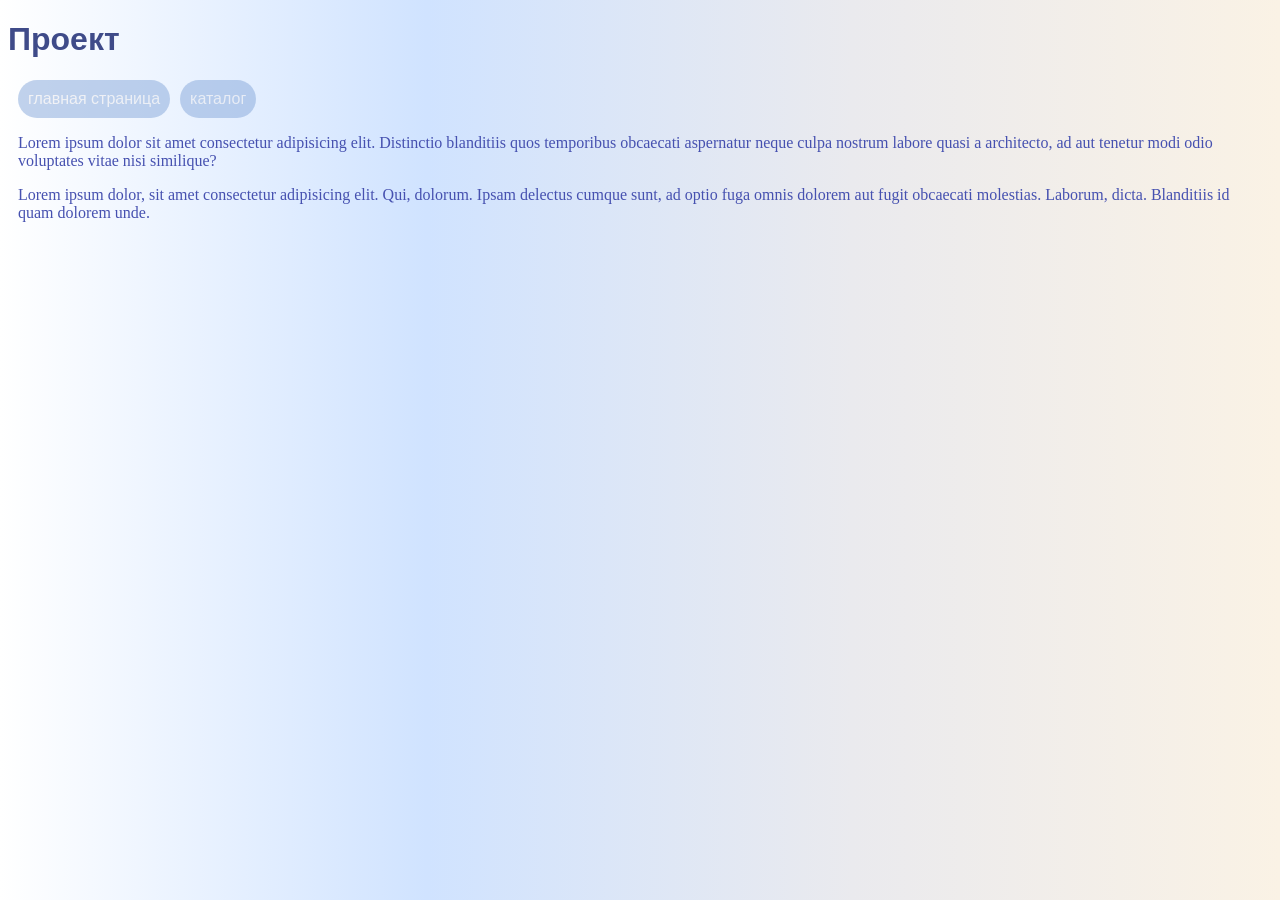
==== backup-project/index.html @ 59c66fcb "Сохранение версии" ====
<!DOCTYPE html>
<html lang="en">
<head>
    <meta charset="UTF-8">
    <meta name="viewport" content="width=device-width, initial-scale=1.0">
    <title>Новый проект</title>
    <link rel="stylesheet" href="style.css">
</head>
<body>
    <header>
    <div class="head">
        <h1>
            Проект
        </h1>
    </div>
    
    </header>

    <nav>
        <ul class="nav">
            <li>
                главная страница
            </li>

            <li>
                каталог
            </li>    
          
        </ul>
    </nav>
    <main>
        <p> 
        Lorem ipsum dolor sit amet consectetur adipisicing elit. Distinctio blanditiis quos temporibus obcaecati aspernatur neque culpa nostrum labore quasi a architecto, 
        ad aut tenetur modi odio voluptates vitae nisi similique?
        </p>
        <a>
            Lorem ipsum dolor, sit amet consectetur adipisicing elit. Qui, dolorum. Ipsam delectus cumque sunt, ad optio fuga omnis dolorem aut fugit obcaecati molestias. Laborum, dicta. Blanditiis id quam dolorem unde.
        </a>
    </main>
</body>
</html>
---- backup-project/style.css ----
body{
    color: rgb(63, 75, 137);
    font-family: Arial, Helvetica, sans-serif;
   background: -webkit-linear-gradient(90deg,#ffffff,#d0e3ff,#eaeaee,#faf2e5);  
   background: linear-gradient(90deg,#ffffff,#d0e3ff,#eaeaee,#faf2e5);
    position: relative;
}

.nav {
    list-style: none;
   display: flex;
    flex-direction: column;
    flex-direction: row;
    margin: 0;
    padding: 0;

        
}
li{
    padding-left: 60px;
    bottom: 10px;
    margin-left: 10px;
    padding: 10px;

    background-color: #85a7da;
    border-radius: 50px;
    color: #eaeaee;
    font-weight: 100;
    opacity: 0.5;
    transition: opacity 0.2s
}
li:hover{
    opacity: 1;
    cursor: pointer;
}
main{
    font-display: block;
    margin: 10px;
    font-family: 'Times New Roman', Times, serif;
    color: #4651b0;
}
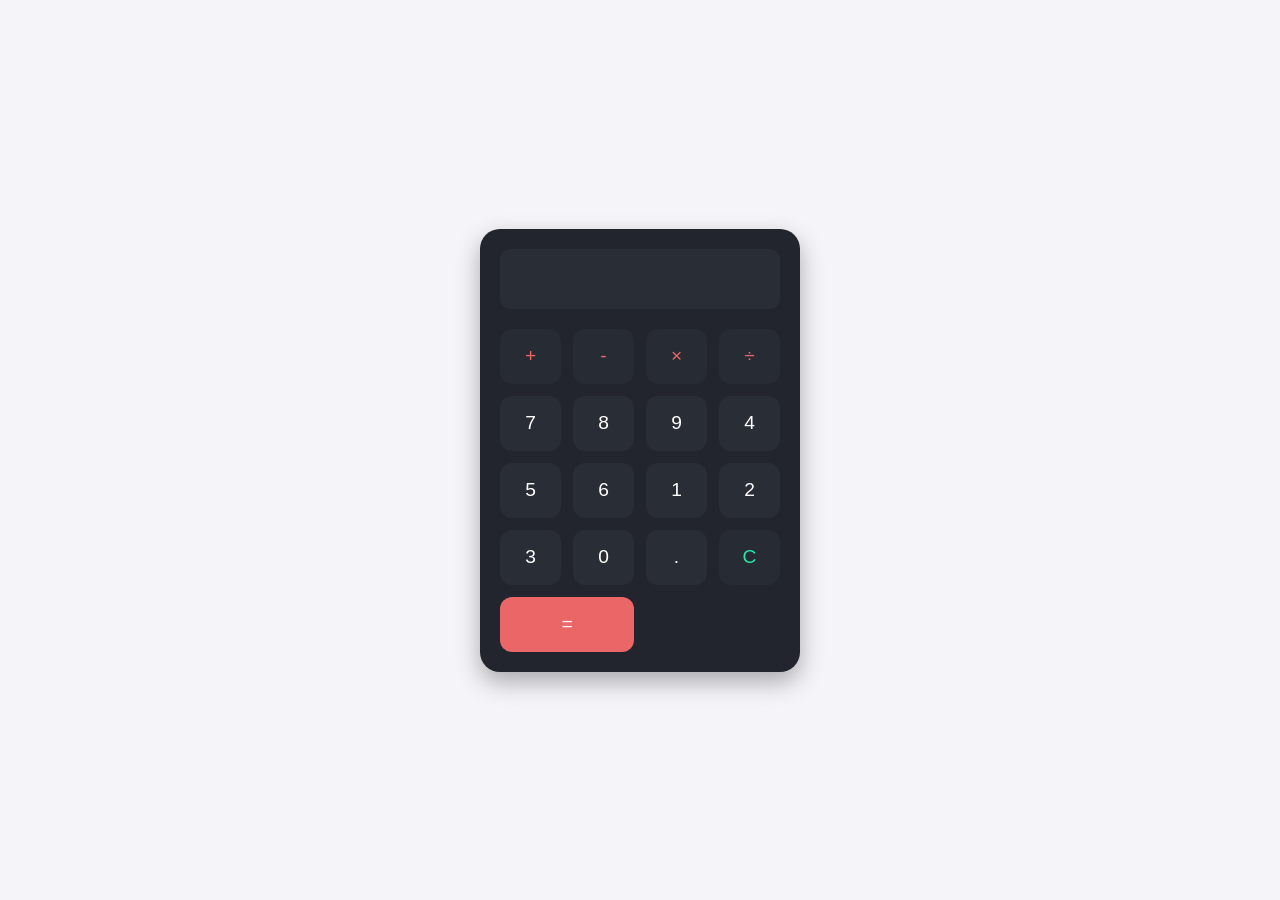
==== commit aa27d010: "Calculator" ====
--- a/backup-project/index.html
+++ b/backup-project/index.html
@@ -1,41 +1,42 @@
 <!DOCTYPE html>
-<html lang="en">
+<html lang="ru">
 <head>
-    <meta charset="UTF-8">
-    <meta name="viewport" content="width=device-width, initial-scale=1.0">
-    <title>Новый проект</title>
-    <link rel="stylesheet" href="style.css">
+  <meta charset="UTF-8">
+  <meta name="viewport" content="width=device-width, initial-scale=1.0">
+  <title>Калькулятор</title>
+  <link rel="stylesheet" href="style.css">
 </head>
 <body>
-    <header>
-    <div class="head">
-        <h1>
-            Проект
-        </h1>
+
+  <div class="calculator">
+    <input type="text" class="calculator-screen" id="screen" disabled />
+    
+    <div class="calculator-keys">
+      <button class="operator" onclick="appendOperator('+')">+</button>
+      <button class="operator" onclick="appendOperator('-')">-</button>
+      <button class="operator" onclick="appendOperator('*')">&times;</button>
+      <button class="operator" onclick="appendOperator('/')">&divide;</button>
+
+      <button onclick="appendNumber('7')">7</button>
+      <button onclick="appendNumber('8')">8</button>
+      <button onclick="appendNumber('9')">9</button>
+
+      <button onclick="appendNumber('4')">4</button>
+      <button onclick="appendNumber('5')">5</button>
+      <button onclick="appendNumber('6')">6</button>
+
+      <button onclick="appendNumber('1')">1</button>
+      <button onclick="appendNumber('2')">2</button>
+      <button onclick="appendNumber('3')">3</button>
+
+      <button onclick="appendNumber('0')">0</button>
+      <button onclick="appendNumber('.')">.</button>
+      <button class="all-clear" onclick="clearScreen()">C</button>
+
+      <button class="equal-sign" onclick="calculate()">=</button>
     </div>
-    
-    </header>
+  </div>
 
-    <nav>
-        <ul class="nav">
-            <li>
-                главная страница
-            </li>
-
-            <li>
-                каталог
-            </li>    
-          
-        </ul>
-    </nav>
-    <main>
-        <p> 
-        Lorem ipsum dolor sit amet consectetur adipisicing elit. Distinctio blanditiis quos temporibus obcaecati aspernatur neque culpa nostrum labore quasi a architecto, 
-        ad aut tenetur modi odio voluptates vitae nisi similique?
-        </p>
-        <a>
-            Lorem ipsum dolor, sit amet consectetur adipisicing elit. Qui, dolorum. Ipsam delectus cumque sunt, ad optio fuga omnis dolorem aut fugit obcaecati molestias. Laborum, dicta. Blanditiis id quam dolorem unde.
-        </a>
-    </main>
+  <script src="sscript.js"></script>
 </body>
 </html>
--- a/backup-project/style.css
+++ b/backup-project/style.css
@@ -1,41 +1,81 @@
-body{
-    color: rgb(63, 75, 137);
-    font-family: Arial, Helvetica, sans-serif;
-   background: -webkit-linear-gradient(90deg,#ffffff,#d0e3ff,#eaeaee,#faf2e5);  
-   background: linear-gradient(90deg,#ffffff,#d0e3ff,#eaeaee,#faf2e5);
-    position: relative;
+* {
+  box-sizing: border-box;
+  margin: 0;
+  padding: 0;
+  font-family: 'Segoe UI', Tahoma, Geneva, Verdana, sans-serif;
 }
 
-.nav {
-    list-style: none;
-   display: flex;
-    flex-direction: column;
-    flex-direction: row;
-    margin: 0;
-    padding: 0;
+body {
+  display: flex;
+  justify-content: center;
+  align-items: center;
+  min-height: 100vh;
+  background-color: #f4f4f9;
+}
 
-        
+.calculator {
+  width: 320px;
+  background-color: #22252d;
+  border-radius: 20px;
+  padding: 20px;
+  box-shadow: 0px 10px 25px rgba(0, 0, 0, 0.3);
 }
-li{
-    padding-left: 60px;
-    bottom: 10px;
-    margin-left: 10px;
-    padding: 10px;
 
-    background-color: #85a7da;
-    border-radius: 50px;
-    color: #eaeaee;
-    font-weight: 100;
-    opacity: 0.5;
-    transition: opacity 0.2s
+.calculator-screen {
+  width: 100%;
+  height: 60px;
+  border: none;
+  background-color: #292d36;
+  border-radius: 10px;
+  color: #ffffff;
+  font-size: 2rem;
+  text-align: right;
+  padding-right: 15px;
+  padding-left: 15px;
+  margin-bottom: 20px;
 }
-li:hover{
-    opacity: 1;
-    cursor: pointer;
+
+.calculator-keys {
+  display: grid;
+  grid-template-columns: repeat(4, 1fr);
+  gap: 12px;
 }
-main{
-    font-display: block;
-    margin: 10px;
-    font-family: 'Times New Roman', Times, serif;
-    color: #4651b0;
+
+button {
+  height: 55px;
+  border: none;
+  border-radius: 12px;
+  background-color: #292d36;
+  color: #ffffff;
+  font-size: 1.2rem;
+  cursor: pointer;
+  transition: background-color 0.2s ease, transform 0.1s ease;
+}
+
+button:hover {
+  background-color: #353b47;
+}
+
+button:active {
+  transform: scale(0.95);
+}
+
+.operator {
+  color: #eb6666;
+  background-color: #272b33;
+}
+
+.all-clear {
+  color: #26e7a6;
+  background-color: #272b33;
+}
+
+.equal-sign {
+  background-color: #eb6666;
+  color: #ffffff;
+  grid-column: span 2;
+}
+
+.equal-sign:hover {
+  background-color: #d95353;
 }
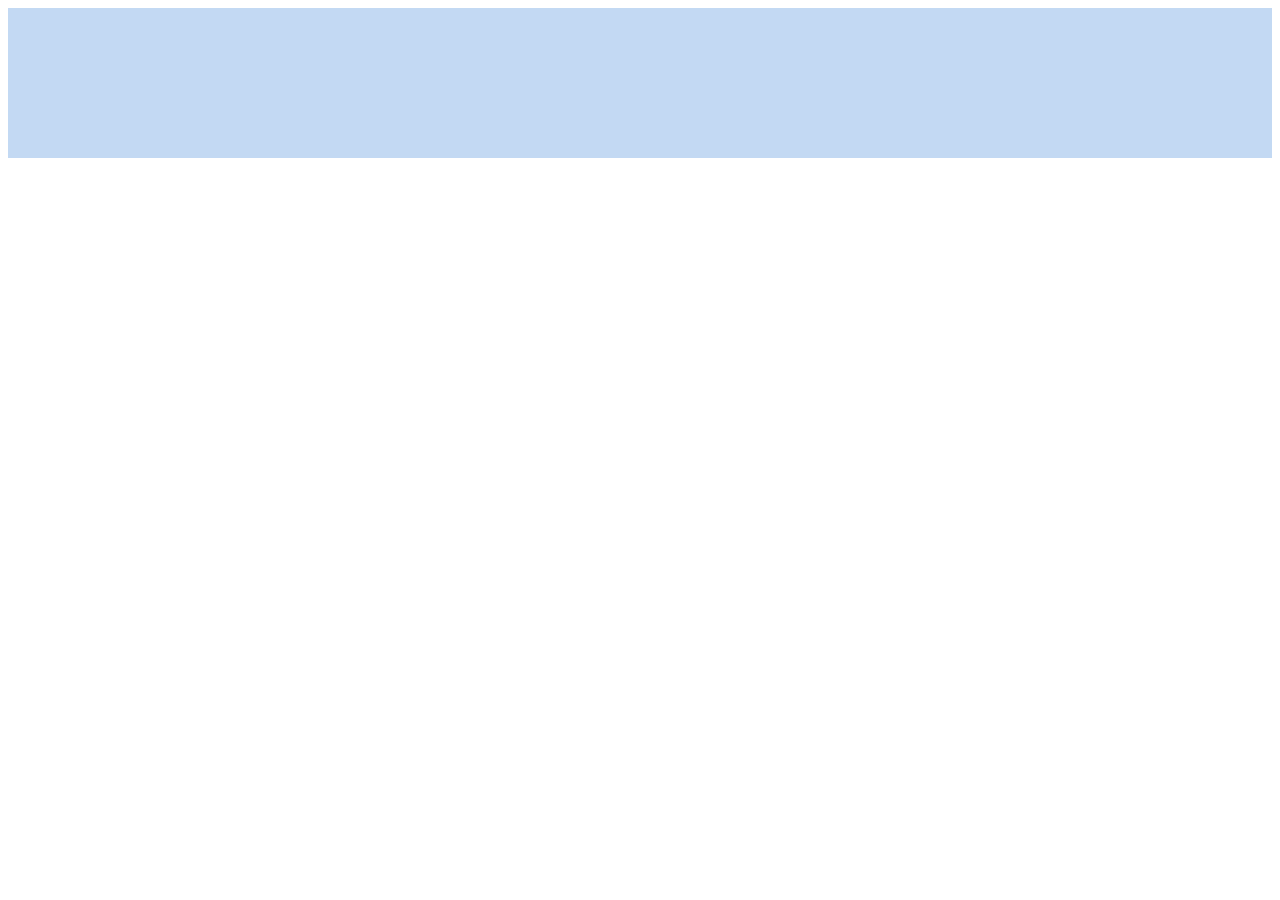
==== commit 7fd8a6a8: "New web design" ====
--- a/backup-project/index.html
+++ b/backup-project/index.html
@@ -3,40 +3,21 @@
 <head>
   <meta charset="UTF-8">
   <meta name="viewport" content="width=device-width, initial-scale=1.0">
-  <title>Калькулятор</title>
+  <title>website</title>
   <link rel="stylesheet" href="style.css">
 </head>
 <body>
-
-  <div class="calculator">
-    <input type="text" class="calculator-screen" id="screen" disabled />
-    
-    <div class="calculator-keys">
-      <button class="operator" onclick="appendOperator('+')">+</button>
-      <button class="operator" onclick="appendOperator('-')">-</button>
-      <button class="operator" onclick="appendOperator('*')">&times;</button>
-      <button class="operator" onclick="appendOperator('/')">&divide;</button>
-
-      <button onclick="appendNumber('7')">7</button>
-      <button onclick="appendNumber('8')">8</button>
-      <button onclick="appendNumber('9')">9</button>
-
-      <button onclick="appendNumber('4')">4</button>
-      <button onclick="appendNumber('5')">5</button>
-      <button onclick="appendNumber('6')">6</button>
-
-      <button onclick="appendNumber('1')">1</button>
-      <button onclick="appendNumber('2')">2</button>
-      <button onclick="appendNumber('3')">3</button>
-
-      <button onclick="appendNumber('0')">0</button>
-      <button onclick="appendNumber('.')">.</button>
-      <button class="all-clear" onclick="clearScreen()">C</button>
-
-      <button class="equal-sign" onclick="calculate()">=</button>
-    </div>
+<div class="ocean">
+  <svg class="wave" viewBox="0 0 1200 120" preserveAspectRatio="none">
+    <path d="M0,0 C150,90 350,-40 500,40 C650,120 900,10 1200,40 L1200,120 L0,120 Z"></path>
+  </svg>
+  <svg class="wave wave2" viewBox="0 0 1200 120" preserveAspectRatio="none">
+    <path d="M0,0 C150,90 350,-40 500,40 C650,120 900,10 1200,40 L1200,120 L0,120 Z"></path>
+  </svg>
+  <div class="ocean-body">
+    <!-- Содержимое нижней голубой зоны (если есть) -->
   </div>
-
-  <script src="sscript.js"></script>
+</div>
+  
 </body>
 </html>
--- a/backup-project/style.css
+++ b/backup-project/style.css
@@ -1,81 +1,44 @@
-* {
-  box-sizing: border-box;
-  margin: 0;
-  padding: 0;
-  font-family: 'Segoe UI', Tahoma, Geneva, Verdana, sans-serif;
+/* Контейнер нижней голубой части */
+.ocean {
+  position: relative;
+  width: 100%;
+  background: #c3d9f3; /* Основной голубой цвет нижней зоны */
+  overflow: hidden;
 }
 
-body {
-  display: flex;
-  justify-content: center;
-  align-items: center;
-  min-height: 100vh;
-  background-color: #f4f4f9;
+/* Стили для SVG-волн */
+.wave {
+  position: absolute;
+  top: -60px; /* Выносим верхушки волн над голубым блоком */
+  left: 0;
+  width: 200%; /* Ширина 200%, чтобы плавно зациклить горизонтальный сдвиг */
+  height: 60px;
+  fill: #c3d9f3; /* Цвет совпадает с фоном .ocean */
+  animation: moveWave 10s linear infinite;
 }
 
-.calculator {
-  width: 320px;
-  background-color: #22252d;
-  border-radius: 20px;
-  padding: 20px;
-  box-shadow: 0px 10px 25px rgba(0, 0, 0, 0.3);
+/* Вторая волна для объема и полупрозрачности */
+.wave2 {
+  top: -70px;
+  opacity: 0.5;
+  animation: moveWave 7s linear infinite reverse;
 }
 
-.calculator-screen {
-  width: 100%;
-  height: 60px;
-  border: none;
-  background-color: #292d36;
-  border-radius: 10px;
-  color: #ffffff;
-  font-size: 2rem;
-  text-align: right;
-  padding-right: 15px;
-  padding-left: 15px;
-  margin-bottom: 20px;
+/* Тело нижнего блока */
+.ocean-body {
+  height: 150px; /* Нужная высота нижней зоны */
+  background: #c3d9f3;
 }
 
-.calculator-keys {
-  display: grid;
-  grid-template-columns: repeat(4, 1fr);
-  gap: 12px;
-}
-
-button {
-  height: 55px;
-  border: none;
-  border-radius: 12px;
-  background-color: #292d36;
-  color: #ffffff;
-  font-size: 1.2rem;
-  cursor: pointer;
-  transition: background-color 0.2s ease, transform 0.1s ease;
-}
-
-button:hover {
-  background-color: #353b47;
-}
-
-button:active {
-  transform: scale(0.95);
-}
-
-.operator {
-  color: #eb6666;
-  background-color: #272b33;
-}
-
-.all-clear {
-  color: #26e7a6;
-  background-color: #272b33;
-}
-
-.equal-sign {
-  background-color: #eb6666;
-  color: #ffffff;
-  grid-column: span 2;
-}
-
-.equal-sign:hover {
-  background-color: #d95353;
+/* Анимация движения волны влево и вправо */
+@keyframes moveWave {
+  0% {
+    transform: translateX(0);
+  }
+  50% {
+    transform: translateX(-25%);
+  }
+  100% {
+    transform: translateX(0);
+  }
 }
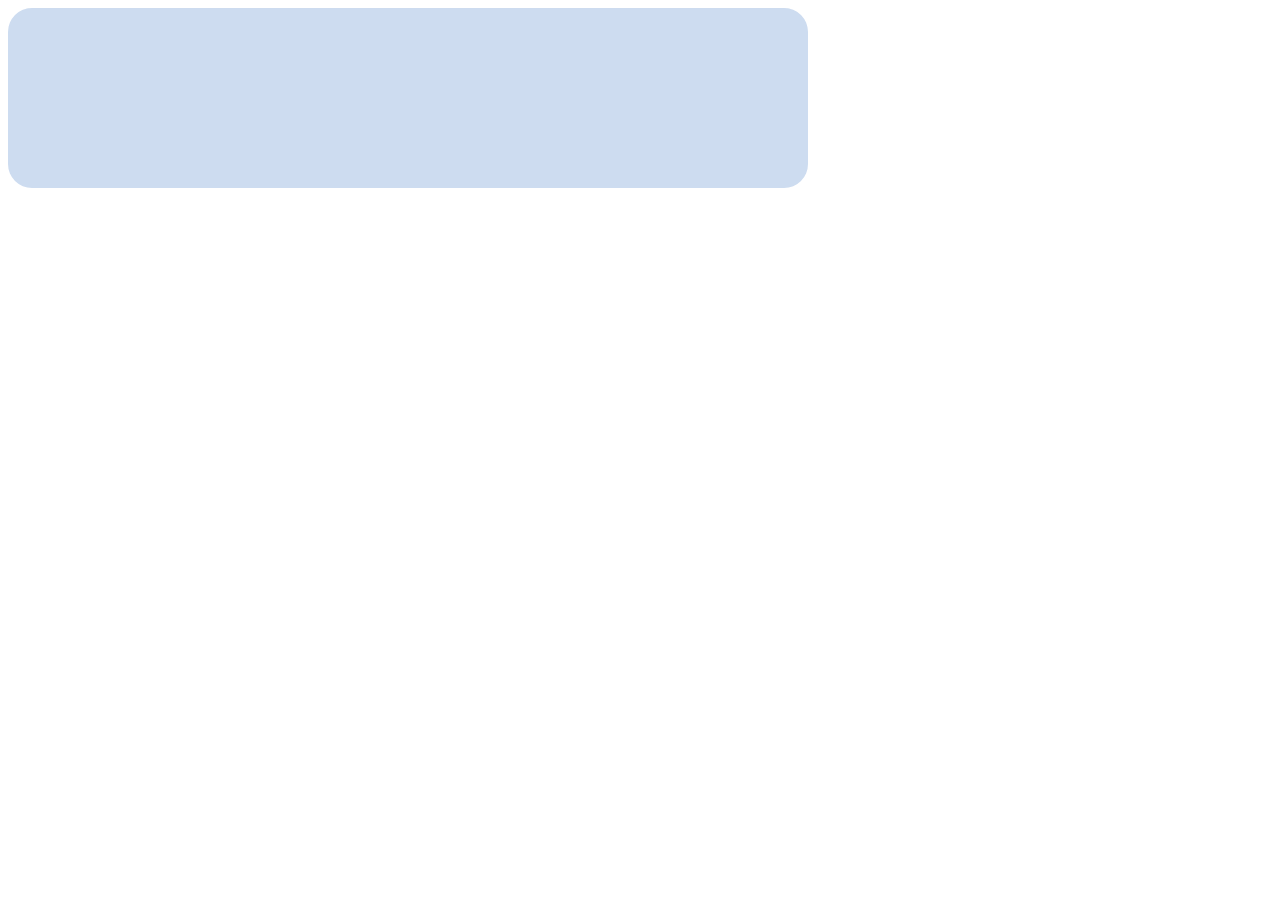
==== commit 63e054ff: "Initical" ====
--- a/backup-project/index.html
+++ b/backup-project/index.html
@@ -7,15 +7,18 @@
   <link rel="stylesheet" href="style.css">
 </head>
 <body>
-<div class="ocean">
-  <svg class="wave" viewBox="0 0 1200 120" preserveAspectRatio="none">
-    <path d="M0,0 C150,90 350,-40 500,40 C650,120 900,10 1200,40 L1200,120 L0,120 Z"></path>
-  </svg>
-  <svg class="wave wave2" viewBox="0 0 1200 120" preserveAspectRatio="none">
-    <path d="M0,0 C150,90 350,-40 500,40 C650,120 900,10 1200,40 L1200,120 L0,120 Z"></path>
-  </svg>
-  <div class="ocean-body">
-    <!-- Содержимое нижней голубой зоны (если есть) -->
+<div class="card">
+  <!-- Верхняя белая часть с поиском и окном -->
+  <div class="card-top">
+    <!-- Ваш контент сверху -->
+  </div>
+
+  <!-- Нижняя голубая часть с волной -->
+  <div class="card-bottom">
+    <svg class="wave-svg" viewBox="0 0 1200 120" preserveAspectRatio="none">
+      <path d="M0,30 C150,90 350,-10 500,40 C650,90 900,10 1200,40 L1200,120 L0,120 Z" class="wave-back"></path>
+      <path d="M0,50 C200,10 C400,80 600,20 800,70 C1000,20 1100,60 1200,40 L1200,120 L0,120 Z" class="wave-front"></path>
+    </svg>
   </div>
 </div>
   
--- a/backup-project/style.css
+++ b/backup-project/style.css
@@ -1,44 +1,50 @@
-/* Контейнер нижней голубой части */
-.ocean {
+/* Родительская карточка */
+.card {
   position: relative;
   width: 100%;
-  background: #c3d9f3; /* Основной голубой цвет нижней зоны */
-  overflow: hidden;
+  max-width: 800px;
+  border-radius: 24px;
+  overflow: hidden; /* Обрезает волны по краям карточки */
+  background: #ffffff;
 }
 
-/* Стили для SVG-волн */
-.wave {
-  position: absolute;
-  top: -60px; /* Выносим верхушки волн над голубым блоком */
-  left: 0;
-  width: 200%; /* Ширина 200%, чтобы плавно зациклить горизонтальный сдвиг */
-  height: 60px;
-  fill: #c3d9f3; /* Цвет совпадает с фоном .ocean */
-  animation: moveWave 10s linear infinite;
+/* Нижний голубой блок */
+.card-bottom {
+  position: relative;
+  width: 100%;
+  height: 180px; /* Высота нижней голубой зоны */
+  background-color: #cddcf0; /* Основной голубой цвет */
 }
 
-/* Вторая волна для объема и полупрозрачности */
-.wave2 {
-  top: -70px;
-  opacity: 0.5;
-  animation: moveWave 7s linear infinite reverse;
+/* SVG волны */
+.wave-svg {
+  position: absolute;
+  top: -59px; /* Подтягиваем волну к верхней границе голубого блока */
+  left: 0;
+  width: 200%; /* Ширина x2 для бесшовной анимации */
+  height: 60px;
+  pointer-events: none;
 }
 
-/* Тело нижнего блока */
-.ocean-body {
-  height: 150px; /* Нужная высота нижней зоны */
-  background: #c3d9f3;
+/* Задняя полупрозрачная волна */
+.wave-back {
+  fill: #cddcf0;
+  opacity: 0.5;
+  animation: waveAnim 8s linear infinite alternate;
 }
 
-/* Анимация движения волны влево и вправо */
-@keyframes moveWave {
+/* Передняя основная волна */
+.wave-front {
+  fill: #cddcf0;
+  animation: waveAnim 5s ease-in-out infinite alternate;
+}
+
+/* Анимация "плавания" влево-вправо */
+@keyframes waveAnim {
   0% {
     transform: translateX(0);
   }
-  50% {
-    transform: translateX(-25%);
-  }
   100% {
-    transform: translateX(0);
+    transform: translateX(-50%);
   }
 }
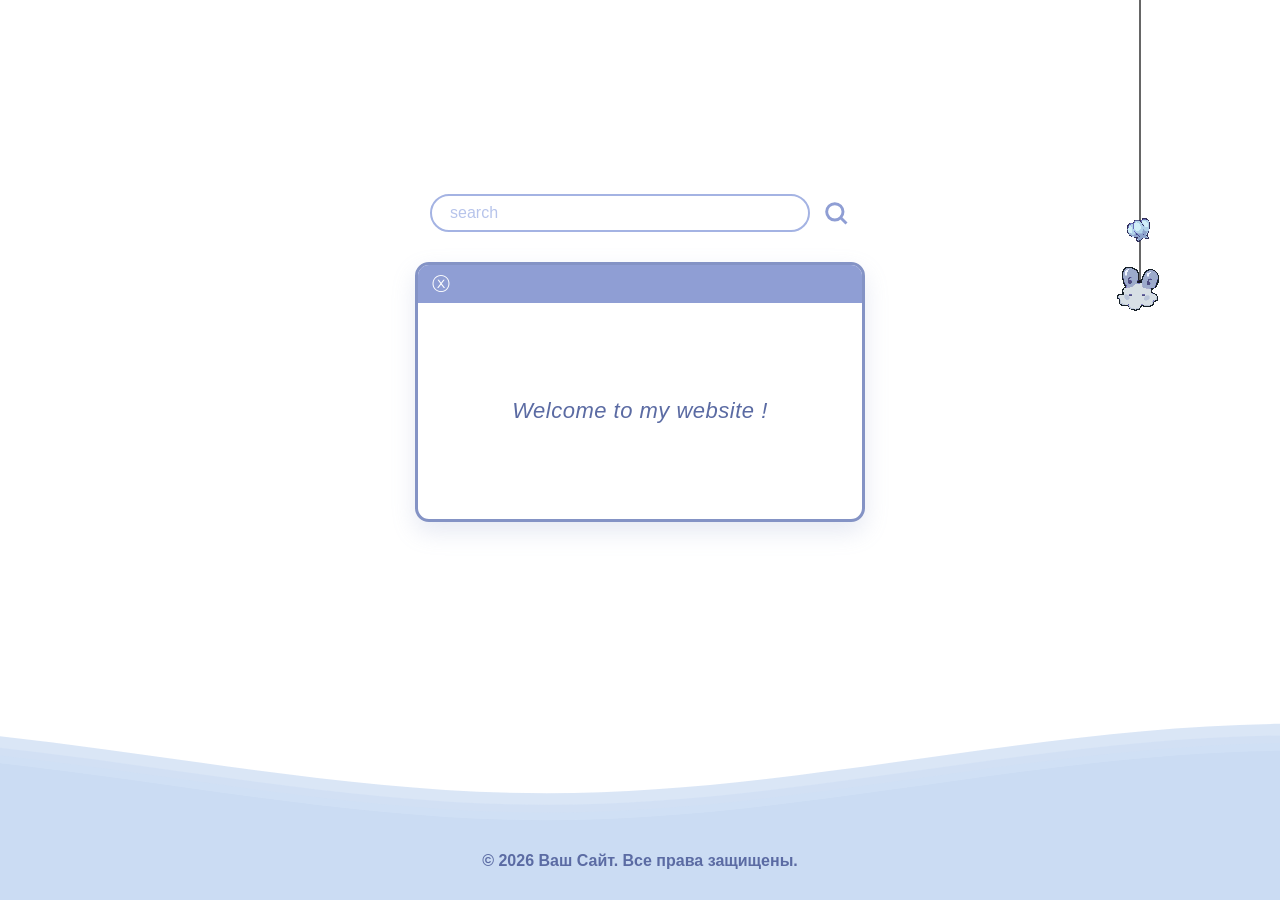
==== commit ee1568ec: "Сохранения веб сайьа" ====
--- a/backup-project/index.html
+++ b/backup-project/index.html
@@ -4,23 +4,65 @@
   <meta charset="UTF-8">
   <meta name="viewport" content="width=device-width, initial-scale=1.0">
   <title>website</title>
-  <link rel="stylesheet" href="style.css">
+    <link rel="stylesheet" href="style.css">
 </head>
 <body>
-<div class="card">
-  <!-- Верхняя белая часть с поиском и окном -->
-  <div class="card-top">
-    <!-- Ваш контент сверху -->
+
+ 
+<!-- Верхняя секция сайта -->
+  <main class="main-content">
+    <div class="search-container">
+      <input type="text" placeholder="search" class="search-input">
+      <svg class="search-icon" viewBox="0 0 24 24">
+        <circle cx="11" cy="11" r="7"/>
+        <line x1="16.5" y1="16.5" x2="21" y2="21"/>
+      </svg>
+    </div>
+
+    <div class="modal-window">
+      <div class="modal-header">
+        <span class="close-icon">ⓧ</span>
+      </div>
+      <div class="modal-body">
+        <p class="welcome-text">Welcome to my website !</p>
+      </div>
+    </div>
+  </main>
+
+  <!-- Анимированная волна -->
+  <div class="wave-container">
+    <svg class="waves-svg" xmlns="http://www.w3.org/2000/svg" viewBox="0 24 150 28" preserveAspectRatio="none">
+      <defs>
+        <path id="gentle-wave" d="M-160 44c30 0 58-18 88-18s 58 18 88 18 58-18 88-18 58 18 88 18 v44h-352z" />
+      </defs>
+      <g class="parallax">
+        <use href="#gentle-wave" x="48" y="0" fill="rgba(203, 220, 243, 0.7)" />
+        <use href="#gentle-wave" x="48" y="3" fill="rgba(203, 220, 243, 0.5)" />
+        <use href="#gentle-wave" x="48" y="5" fill="rgba(203, 220, 243, 0.3)" />
+        <use href="#gentle-wave" x="48" y="7" fill="#cbdcf3" />
+      </g>
+    </svg>
   </div>
 
-  <!-- Нижняя голубая часть с волной -->
-  <div class="card-bottom">
-    <svg class="wave-svg" viewBox="0 0 1200 120" preserveAspectRatio="none">
-      <path d="M0,30 C150,90 350,-10 500,40 C650,90 900,10 1200,40 L1200,120 L0,120 Z" class="wave-back"></path>
-      <path d="M0,50 C200,10 C400,80 600,20 800,70 C1000,20 1100,60 1200,40 L1200,120 L0,120 Z" class="wave-front"></path>
-    </svg>
+  <!-- Нижний подвал -->
+  <footer class="footer">
+    © 2026 Ваш Сайт. Все права защищены.
+  </footer>
+  <!-- Интерактивная нить и брелоки -->
+  <svg class="string-svg">
+    <line id="line1" class="string-line" />
+    <line id="line2" class="string-line" />
+  </svg>
+
+  <div id="shell" class="keychain-item">
+    <img src="sea-0001.png" id="shell-img" alt="Shell">
   </div>
-</div>
+
+  <div id="bunny" class="keychain-item">
+    <img src="jellyfish-0001.png" id="bunny-img" alt="Bunny">
+  </div>
+<script src="sscript.js">
   
+</script>
 </body>
 </html>
--- a/backup-project/style.css
+++ b/backup-project/style.css
@@ -1,50 +1,182 @@
-/* Родительская карточка */
-.card {
-  position: relative;
-  width: 100%;
-  max-width: 800px;
-  border-radius: 24px;
-  overflow: hidden; /* Обрезает волны по краям карточки */
-  background: #ffffff;
-}
+* {
+      box-sizing: border-box;
+    }
 
-/* Нижний голубой блок */
-.card-bottom {
-  position: relative;
-  width: 100%;
-  height: 180px; /* Высота нижней голубой зоны */
-  background-color: #cddcf0; /* Основной голубой цвет */
-}
+    /* Растягиваем сайт на весь экран */
+    body {
+      margin: 0;
+      padding: 0;
+      min-height: 100vh;
+      display: flex;
+      flex-direction: column;
+      background-color: #ffffff;
+      font-family: 'Comic Sans MS', 'Comic Neue', cursive, sans-serif;
+      overflow-x: hidden;
+      user-select: none;
+    }
 
-/* SVG волны */
-.wave-svg {
-  position: absolute;
-  top: -59px; /* Подтягиваем волну к верхней границе голубого блока */
-  left: 0;
-  width: 200%; /* Ширина x2 для бесшовной анимации */
-  height: 60px;
-  pointer-events: none;
-}
+    /* Верхняя основная секция */
+    .main-content {
+      flex: 1;
+      position: relative;
+      display: flex;
+      flex-direction: column;
+      align-items: center;
+      justify-content: center;
+      padding: 40px 20px;
+      min-height: 65vh;
+    }
 
-/* Задняя полупрозрачная волна */
-.wave-back {
-  fill: #cddcf0;
-  opacity: 0.5;
-  animation: waveAnim 8s linear infinite alternate;
-}
+    /* Поисковая строка */
+    .search-container {
+      display: flex;
+      align-items: center;
+      gap: 12px;
+      margin-bottom: 30px;
+    }
 
-/* Передняя основная волна */
-.wave-front {
-  fill: #cddcf0;
-  animation: waveAnim 5s ease-in-out infinite alternate;
-}
+    .search-input {
+      width: 380px;
+      height: 38px;
+      border-radius: 20px;
+      border: 2px solid #a4b3e3;
+      padding: 0 18px;
+      font-family: inherit;
+      font-size: 16px;
+      color: #8f9ed4;
+      outline: none;
+      background: #ffffff;
+    }
 
-/* Анимация "плавания" влево-вправо */
-@keyframes waveAnim {
-  0% {
-    transform: translateX(0);
-  }
-  100% {
-    transform: translateX(-50%);
-  }
-}+    .search-input::placeholder {
+      color: #b7c4eb;
+    }
+
+    .search-icon {
+      width: 28px;
+      height: 28px;
+      stroke: #8f9ed4;
+      stroke-width: 2.5;
+      fill: none;
+    }
+
+    /* Модальное окно */
+    .modal-window {
+      width: 450px;
+      height: 260px;
+      border: 3.5px solid #8493c5;
+      border-radius: 14px;
+      background-color: #ffffff;
+      box-shadow: 0 10px 25px rgba(130, 145, 195, 0.2);
+      overflow: hidden;
+      display: flex;
+      flex-direction: column;
+    }
+
+    .modal-header {
+      background-color: #8f9ed4;
+      height: 38px;
+      display: flex;
+      align-items: center;
+      padding-left: 14px;
+      color: #ffffff;
+    }
+
+    .close-icon {
+      font-size: 18px;
+      cursor: pointer;
+    }
+
+    .modal-body {
+      flex: 1;
+      display: flex;
+      justify-content: center;
+      align-items: center;
+      padding: 20px;
+    }
+
+    .welcome-text {
+      font-size: 22px;
+      color: #5b6ba3;
+      font-style: italic;
+      letter-spacing: 0.5px;
+      margin: 0;
+    }
+
+    /* Блок плавных волн */
+    .wave-container {
+      width: 100%;
+      height: 12vh;
+      min-height: 80px;
+      max-height: 140px;
+      margin-bottom: -2px;
+      line-height: 0;
+    }
+
+    .waves-svg {
+      width: 100%;
+      height: 100%;
+    }
+
+    /* Анимация волн */
+    .parallax > use {
+      animation: move-forever 25s cubic-bezier(.55,.5,.45,.5) infinite;
+    }
+    .parallax > use:nth-child(1) { animation-delay: -2s; animation-duration: 7s; }
+    .parallax > use:nth-child(2) { animation-delay: -3s; animation-duration: 10s; }
+    .parallax > use:nth-child(3) { animation-delay: -4s; animation-duration: 13s; }
+    .parallax > use:nth-child(4) { animation-delay: -5s; animation-duration: 20s; }
+
+    @keyframes move-forever {
+      0% { transform: translate3d(-90px, 0, 0); }
+      100% { transform: translate3d(85px, 0, 0); }
+    }
+
+    /* Нижний подвал */
+    .footer {
+      background-color: #cbdcf3;
+      width: 100%;
+      padding: 30px 20px;
+      text-align: center;
+      color: #5b6ba3;
+      font-weight: bold;
+    }
+
+    /* Позиционирование физической нити и брелоков поверх экрана */
+    .string-svg {
+      position: fixed;
+      top: 0;
+      left: 0;
+      width: 100%;
+      height: 100%;
+      pointer-events: none;
+      z-index: 100;
+    }
+
+    .string-line {
+      stroke: #333333;
+      stroke-width: 1.5px;
+      stroke-linecap: round;
+    }
+
+    .keychain-item {
+      position: fixed;
+      transform: translate(-50%, -50%);
+      cursor: grab;
+      z-index: 101;
+      touch-action: none;
+    }
+
+    .keychain-item:active {
+      cursor: grabbing;
+    }
+
+    .keychain-item img {
+      display: block;
+      pointer-events: none;
+      image-rendering: pixelated;
+      image-rendering: crisp-edges;
+    }
+
+    #shell-img { width: 36px; }
+    #bunny-img { width: 54px; }
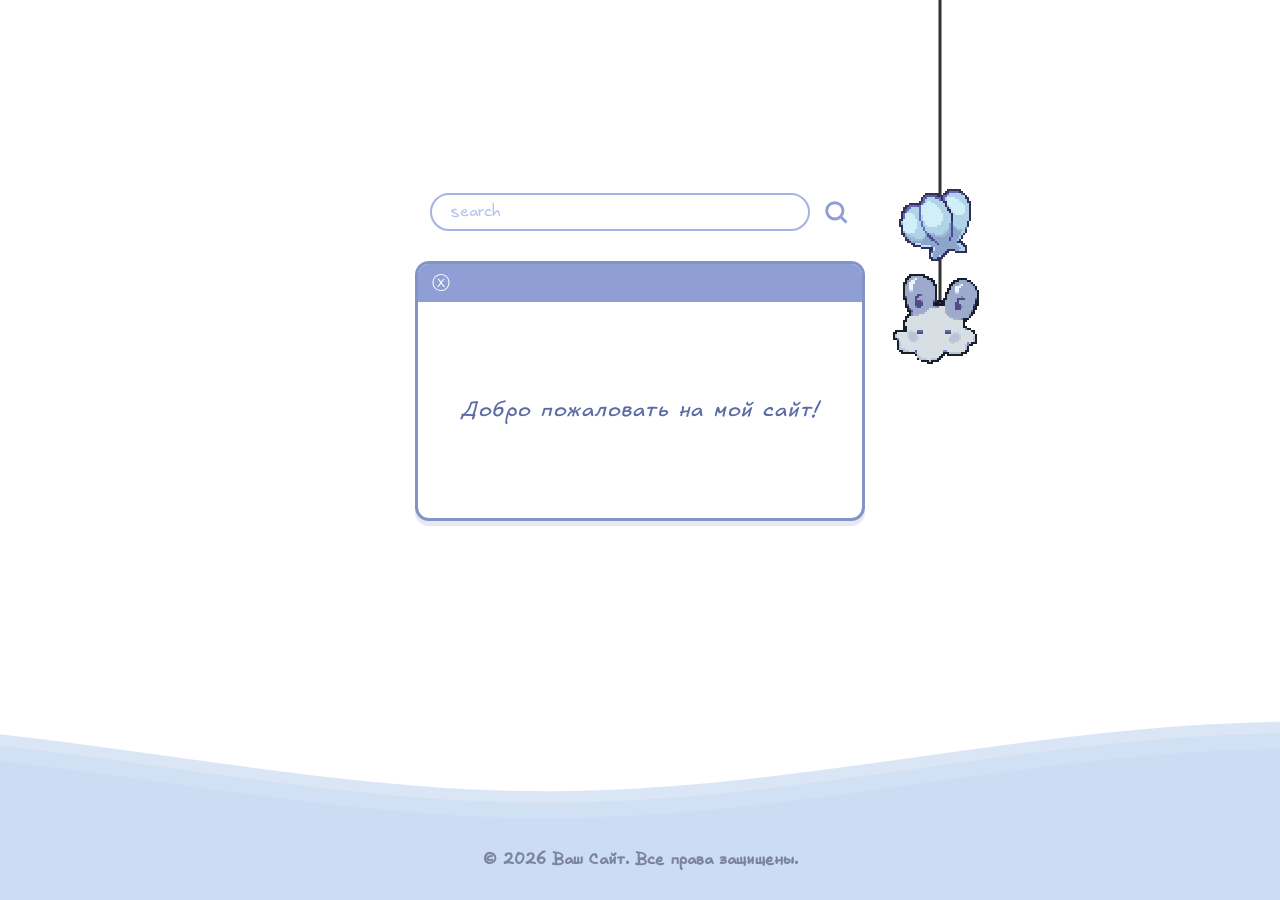
==== commit c9f9ca7f: "Ru version" ====
--- a/backup-project/index.html
+++ b/backup-project/index.html
@@ -24,7 +24,7 @@
         <span class="close-icon">ⓧ</span>
       </div>
       <div class="modal-body">
-        <p class="welcome-text">Welcome to my website !</p>
+        <p class="welcome-text">Добро пожаловать на мой сайт!</p>
       </div>
     </div>
   </main>
--- a/backup-project/style.css
+++ b/backup-project/style.css
@@ -2,6 +2,15 @@
       box-sizing: border-box;
     }
 
+
+      @font-face {
+    font-family: 'MyCustomFont';
+    src: url('font/Excalifont-Regular.ttf') format('truetype');
+    font-weight: normal;
+    font-style: normal;
+}
+
+    
     /* Растягиваем сайт на весь экран */
     body {
       margin: 0;
@@ -10,7 +19,7 @@
       display: flex;
       flex-direction: column;
       background-color: #ffffff;
-      font-family: 'Comic Sans MS', 'Comic Neue', cursive, sans-serif;
+      font-family: 'MyCustomFont', sans-serif;
       overflow-x: hidden;
       user-select: none;
     }
@@ -67,7 +76,7 @@
       border: 3.5px solid #8493c5;
       border-radius: 14px;
       background-color: #ffffff;
-      box-shadow: 0 10px 25px rgba(130, 145, 195, 0.2);
+      box-shadow: 0 5px 0px rgba(130, 145, 195, 0.2);
       overflow: hidden;
       display: flex;
       flex-direction: column;
@@ -138,7 +147,7 @@
       width: 100%;
       padding: 30px 20px;
       text-align: center;
-      color: #5b6ba3;
+      color: #7c839f;
       font-weight: bold;
     }
 
@@ -147,7 +156,7 @@
       position: fixed;
       top: 0;
       left: 0;
-      width: 100%;
+      width: 200%;
       height: 100%;
       pointer-events: none;
       z-index: 100;
@@ -155,7 +164,7 @@
 
     .string-line {
       stroke: #333333;
-      stroke-width: 1.5px;
+      stroke-width: 3px;
       stroke-linecap: round;
     }
 
@@ -178,5 +187,5 @@
       image-rendering: crisp-edges;
     }
 
-    #shell-img { width: 36px; }
-    #bunny-img { width: 54px; }+    #shell-img { width: 110px; }
+    #bunny-img { width: 110px; }
